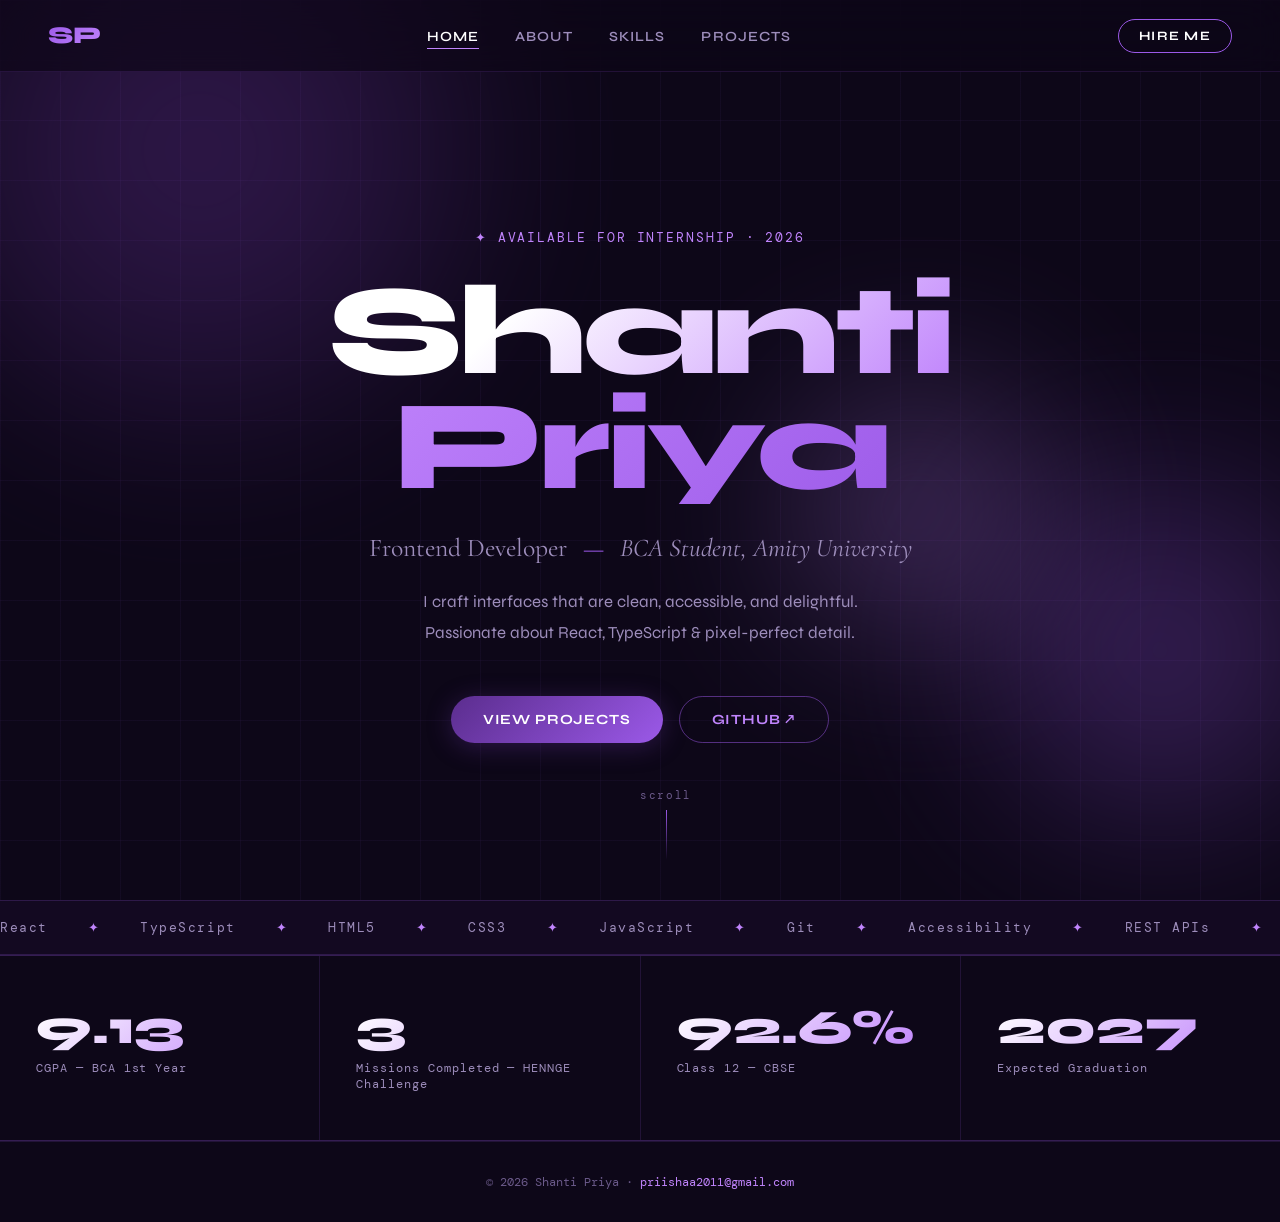
==== index.html @ 1f9be760 "Initial portfolio deploy" ====
<!DOCTYPE html>
<html lang="en">
<head>
  <meta charset="UTF-8" />
  <meta name="viewport" content="width=device-width, initial-scale=1.0"/>
  <title>Shanti Priya — Frontend Developer</title>
  <link rel="preconnect" href="https://fonts.googleapis.com">
  <link href="https://fonts.googleapis.com/css2?family=Cormorant+Garamond:ital,wght@0,300;0,400;0,600;1,300&family=DM+Mono:wght@300;400&family=Syne:wght@400;600;800&display=swap" rel="stylesheet">
  <link rel="stylesheet" href="styles.css">
</head>
<body>

  <nav class="nav">
    <a href="index.html" class="nav-logo">SP</a>
    <ul class="nav-links">
      <li><a href="index.html" class="active">Home</a></li>
      <li><a href="about.html">About</a></li>
      <li><a href="skills.html">Skills</a></li>
      <li><a href="projects.html">Projects</a></li>
    </ul>
    <a href="mailto:priishaa2011@gmail.com" class="nav-cta">Hire Me</a>
  </nav>

  <main class="hero">
    <div class="hero-bg">
      <div class="orb orb1"></div>
      <div class="orb orb2"></div>
      <div class="orb orb3"></div>
      <div class="grid-overlay"></div>
    </div>

    <div class="hero-content">
      <p class="hero-tag animate-in" style="animation-delay:0.1s">✦ Available for Internship · 2026</p>
      <h1 class="hero-name animate-in" style="animation-delay:0.25s">
        <span class="name-first">Shanti</span>
        <span class="name-last">Priya</span>
      </h1>
      <p class="hero-role animate-in" style="animation-delay:0.4s">
        <span class="role-line">Frontend Developer</span>
        <span class="role-sep">—</span>
        <span class="role-line italic">BCA Student, Amity University</span>
      </p>
      <p class="hero-desc animate-in" style="animation-delay:0.55s">
        I craft interfaces that are clean, accessible, and delightful.<br>
        Passionate about React, TypeScript & pixel-perfect detail.
      </p>
      <div class="hero-actions animate-in" style="animation-delay:0.7s">
        <a href="projects.html" class="btn btn-primary">View Projects</a>
        <a href="https://github.com/priyashanti18" target="_blank" class="btn btn-outline">GitHub ↗</a>
      </div>
    </div>

    <div class="hero-scroll animate-in" style="animation-delay:1s">
      <span>scroll</span>
      <div class="scroll-line"></div>
    </div>
  </main>

  <section class="marquee-strip">
    <div class="marquee-track">
      <span>React</span><span>✦</span><span>TypeScript</span><span>✦</span>
      <span>HTML5</span><span>✦</span><span>CSS3</span><span>✦</span>
      <span>JavaScript</span><span>✦</span><span>Git</span><span>✦</span>
      <span>Accessibility</span><span>✦</span><span>REST APIs</span><span>✦</span>
      <span>React</span><span>✦</span><span>TypeScript</span><span>✦</span>
      <span>HTML5</span><span>✦</span><span>CSS3</span><span>✦</span>
      <span>JavaScript</span><span>✦</span><span>Git</span><span>✦</span>
      <span>Accessibility</span><span>✦</span><span>REST APIs</span><span>✦</span>
    </div>
  </section>

  <section class="quick-stats">
    <div class="stat-card animate-up">
      <span class="stat-number">9.13</span>
      <span class="stat-label">CGPA — BCA 1st Year</span>
    </div>
    <div class="stat-card animate-up" style="animation-delay:0.15s">
      <span class="stat-number">3</span>
      <span class="stat-label">Missions Completed — HENNGE Challenge</span>
    </div>
    <div class="stat-card animate-up" style="animation-delay:0.3s">
      <span class="stat-number">92.6%</span>
      <span class="stat-label">Class 12 — CBSE</span>
    </div>
    <div class="stat-card animate-up" style="animation-delay:0.45s">
      <span class="stat-number">2027</span>
      <span class="stat-label">Expected Graduation</span>
    </div>
  </section>

  <footer class="footer">
    <p>© 2026 Shanti Priya · <a href="mailto:priishaa2011@gmail.com">priishaa2011@gmail.com</a></p>
  </footer>

  <script src="main.js"></script>
</body>
</html>
---- styles.css ----
/* ── Variables ─────────────────────────────────────────────────────────── */
:root {
  --purple-deep:    #2D0A6B;
  --purple:         #5B2D8E;
  --purple-mid:     #7C3DB8;
  --purple-bright:  #9B59E8;
  --purple-glow:    #C084FC;
  --purple-soft:    #EDE7F6;
  --purple-ultra:   #F5F0FF;
  --ink:            #0D0718;
  --ink-muted:      #2A1C42;
  --text:           #1A0A30;
  --text-muted:     #6B5A8A;
  --text-light:     #9D8DBB;
  --white:          #FFFFFF;
  --gold:           #D4A843;
  --font-display:   'Syne', sans-serif;
  --font-serif:     'Cormorant Garamond', serif;
  --font-mono:      'DM Mono', monospace;
  --radius:         12px;
  --radius-lg:      20px;
  --nav-h:          72px;
  --transition:     0.35s cubic-bezier(0.4, 0, 0.2, 1);
}

/* ── Reset ─────────────────────────────────────────────────────────────── */
*, *::before, *::after { margin: 0; padding: 0; box-sizing: border-box; }
html { scroll-behavior: smooth; }
body {
  font-family: var(--font-display);
  background: var(--ink);
  color: var(--white);
  min-height: 100vh;
  overflow-x: hidden;
}
a { text-decoration: none; color: inherit; }
ul { list-style: none; }
img { display: block; max-width: 100%; }

/* ── Nav ───────────────────────────────────────────────────────────────── */
.nav {
  position: fixed; top: 0; left: 0; right: 0; z-index: 100;
  height: var(--nav-h);
  display: flex; align-items: center; justify-content: space-between;
  padding: 0 48px;
  background: rgba(13,7,24,0.7);
  backdrop-filter: blur(20px);
  border-bottom: 1px solid rgba(155,89,232,0.15);
}
.nav-logo {
  font-family: var(--font-display);
  font-weight: 800; font-size: 1.5rem;
  background: linear-gradient(135deg, var(--purple-bright), var(--purple-glow));
  -webkit-background-clip: text; -webkit-text-fill-color: transparent;
  letter-spacing: -0.02em;
}
.nav-links {
  display: flex; gap: 36px;
}
.nav-links a {
  font-size: 0.875rem; font-weight: 600; letter-spacing: 0.08em;
  text-transform: uppercase; color: var(--text-light);
  transition: color var(--transition);
  position: relative; padding-bottom: 4px;
}
.nav-links a::after {
  content: ''; position: absolute; bottom: 0; left: 0;
  width: 0; height: 1px;
  background: var(--purple-glow);
  transition: width var(--transition);
}
.nav-links a:hover, .nav-links a.active {
  color: var(--white);
}
.nav-links a:hover::after, .nav-links a.active::after { width: 100%; }
.nav-cta {
  font-size: 0.8rem; font-weight: 700; letter-spacing: 0.1em;
  text-transform: uppercase; color: var(--white);
  border: 1px solid var(--purple-bright);
  padding: 8px 20px; border-radius: 40px;
  transition: background var(--transition), box-shadow var(--transition);
}
.nav-cta:hover {
  background: var(--purple-bright);
  box-shadow: 0 0 20px rgba(155,89,232,0.4);
}

/* ── Animations ────────────────────────────────────────────────────────── */
@keyframes fadeUp {
  from { opacity: 0; transform: translateY(32px); }
  to   { opacity: 1; transform: translateY(0); }
}
@keyframes fadeIn {
  from { opacity: 0; } to { opacity: 1; }
}
@keyframes float {
  0%, 100% { transform: translateY(0) scale(1); }
  50%       { transform: translateY(-20px) scale(1.05); }
}
@keyframes scrollLine {
  0%   { transform: scaleY(0); transform-origin: top; }
  50%  { transform: scaleY(1); transform-origin: top; }
  51%  { transform: scaleY(1); transform-origin: bottom; }
  100% { transform: scaleY(0); transform-origin: bottom; }
}
@keyframes marquee {
  from { transform: translateX(0); }
  to   { transform: translateX(-50%); }
}

.animate-in {
  opacity: 0;
  animation: fadeUp 0.8s ease forwards;
}
.animate-up {
  opacity: 0;
  transform: translateY(40px);
  transition: opacity 0.7s ease, transform 0.7s ease;
}
.animate-up.visible {
  opacity: 1;
  transform: translateY(0);
}

/* ── Hero ──────────────────────────────────────────────────────────────── */
.hero {
  position: relative; min-height: 100vh;
  display: flex; align-items: center; justify-content: center;
  overflow: hidden; padding-top: var(--nav-h);
}
.hero-bg {
  position: absolute; inset: 0; pointer-events: none;
}
.orb {
  position: absolute; border-radius: 50%;
  filter: blur(80px); opacity: 0.35;
}
.orb1 {
  width: 600px; height: 600px;
  background: radial-gradient(circle, var(--purple-mid), transparent);
  top: -150px; left: -100px;
  animation: float 8s ease-in-out infinite;
}
.orb2 {
  width: 400px; height: 400px;
  background: radial-gradient(circle, var(--purple-bright), transparent);
  bottom: 50px; right: -80px;
  animation: float 10s ease-in-out infinite reverse;
}
.orb3 {
  width: 300px; height: 300px;
  background: radial-gradient(circle, #C084FC, transparent);
  top: 40%; left: 60%;
  animation: float 12s ease-in-out infinite;
}
.grid-overlay {
  position: absolute; inset: 0;
  background-image:
    linear-gradient(rgba(155,89,232,0.05) 1px, transparent 1px),
    linear-gradient(90deg, rgba(155,89,232,0.05) 1px, transparent 1px);
  background-size: 60px 60px;
}
.hero-content {
  position: relative; z-index: 2;
  text-align: center; max-width: 820px; padding: 0 24px;
}
.hero-tag {
  font-family: var(--font-mono);
  font-size: 0.8rem; letter-spacing: 0.15em;
  color: var(--purple-glow); text-transform: uppercase;
  margin-bottom: 28px;
}
.hero-name {
  font-family: var(--font-display);
  font-size: clamp(4rem, 10vw, 9rem);
  font-weight: 800; line-height: 0.9;
  letter-spacing: -0.04em;
  margin-bottom: 28px;
}
.name-first {
  display: block;
  background: linear-gradient(135deg, var(--white) 30%, var(--purple-glow));
  -webkit-background-clip: text; -webkit-text-fill-color: transparent;
}
.name-last {
  display: block;
  background: linear-gradient(135deg, var(--purple-glow), var(--purple-bright));
  -webkit-background-clip: text; -webkit-text-fill-color: transparent;
}
.hero-role {
  display: flex; align-items: center; justify-content: center;
  gap: 16px; flex-wrap: wrap;
  font-family: var(--font-serif);
  font-size: clamp(1.1rem, 2.5vw, 1.6rem);
  color: var(--text-light);
  margin-bottom: 24px;
}
.role-sep { color: var(--purple-bright); }
.italic { font-style: italic; }
.hero-desc {
  font-size: 1.05rem; line-height: 1.8;
  color: var(--text-light);
  margin-bottom: 48px;
}
.hero-actions { display: flex; gap: 16px; justify-content: center; flex-wrap: wrap; }

/* Buttons */
.btn {
  display: inline-flex; align-items: center; gap: 8px;
  font-family: var(--font-display);
  font-size: 0.875rem; font-weight: 700;
  letter-spacing: 0.06em; text-transform: uppercase;
  padding: 14px 32px; border-radius: 40px;
  transition: all var(--transition); cursor: pointer;
}
.btn-primary {
  background: linear-gradient(135deg, var(--purple), var(--purple-bright));
  color: var(--white);
  box-shadow: 0 4px 24px rgba(91,45,142,0.4);
}
.btn-primary:hover {
  transform: translateY(-2px);
  box-shadow: 0 8px 32px rgba(155,89,232,0.5);
}
.btn-outline {
  border: 1.5px solid rgba(155,89,232,0.5);
  color: var(--purple-glow);
  background: transparent;
}
.btn-outline:hover {
  border-color: var(--purple-bright);
  background: rgba(155,89,232,0.1);
  transform: translateY(-2px);
}
.btn-sm { padding: 10px 22px; font-size: 0.78rem; }

/* Scroll indicator */
.hero-scroll {
  position: absolute; bottom: 40px; left: 50%; transform: translateX(-50%);
  display: flex; flex-direction: column; align-items: center; gap: 8px;
  font-family: var(--font-mono); font-size: 0.7rem;
  color: var(--text-muted); letter-spacing: 0.15em;
}
.scroll-line {
  width: 1px; height: 50px;
  background: linear-gradient(to bottom, var(--purple-bright), transparent);
  animation: scrollLine 2s ease infinite;
}

/* ── Marquee ───────────────────────────────────────────────────────────── */
.marquee-strip {
  overflow: hidden;
  border-top: 1px solid rgba(155,89,232,0.2);
  border-bottom: 1px solid rgba(155,89,232,0.2);
  background: rgba(91,45,142,0.08);
  padding: 18px 0;
}
.marquee-track {
  display: flex; gap: 40px;
  white-space: nowrap;
  animation: marquee 20s linear infinite;
  font-family: var(--font-mono);
  font-size: 0.8rem; letter-spacing: 0.12em;
  color: var(--text-light);
}
.marquee-track span:nth-child(even) { color: var(--purple-glow); }

/* ── Stats ─────────────────────────────────────────────────────────────── */
.quick-stats {
  display: grid; grid-template-columns: repeat(auto-fit, minmax(200px, 1fr));
  gap: 1px; background: rgba(155,89,232,0.15);
  border-top: 1px solid rgba(155,89,232,0.15);
  border-bottom: 1px solid rgba(155,89,232,0.15);
}
.stat-card {
  background: var(--ink);
  padding: 48px 36px;
  display: flex; flex-direction: column; gap: 8px;
  transition: background var(--transition);
}
.stat-card:hover { background: rgba(91,45,142,0.12); }
.stat-number {
  font-family: var(--font-display);
  font-size: 3rem; font-weight: 800;
  background: linear-gradient(135deg, var(--white), var(--purple-glow));
  -webkit-background-clip: text; -webkit-text-fill-color: transparent;
  line-height: 1;
}
.stat-label {
  font-family: var(--font-mono);
  font-size: 0.75rem; color: var(--text-light); letter-spacing: 0.08em;
}

/* ── Page layouts ──────────────────────────────────────────────────────── */
.page-main { padding-top: var(--nav-h); min-height: 100vh; }
.page-hero {
  position: relative; overflow: hidden;
  padding: 80px 48px 60px;
  border-bottom: 1px solid rgba(155,89,232,0.15);
}
.page-title {
  font-family: var(--font-display);
  font-size: clamp(3rem, 7vw, 6rem);
  font-weight: 800; letter-spacing: -0.04em;
  background: linear-gradient(135deg, var(--white) 40%, var(--purple-glow));
  -webkit-background-clip: text; -webkit-text-fill-color: transparent;
  margin-top: 16px;
}

/* ── About ─────────────────────────────────────────────────────────────── */
.about-grid {
  display: grid; grid-template-columns: 1fr 380px;
  gap: 48px; padding: 64px 48px; max-width: 1200px; margin: 0 auto;
}
.about-story h2.section-label {
  font-family: var(--font-mono); font-size: 0.75rem;
  letter-spacing: 0.15em; text-transform: uppercase;
  color: var(--purple-glow); margin-bottom: 24px;
}
.about-story p {
  font-family: var(--font-serif); font-size: 1.2rem; line-height: 1.9;
  color: var(--text-light); margin-bottom: 20px;
}
.info-card {
  background: rgba(91,45,142,0.1);
  border: 1px solid rgba(155,89,232,0.2);
  border-radius: var(--radius-lg);
  padding: 24px; margin-bottom: 20px;
}
.info-card h3 {
  font-size: 0.75rem; font-family: var(--font-mono);
  letter-spacing: 0.15em; text-transform: uppercase;
  color: var(--purple-glow); margin-bottom: 16px;
}
.info-card ul { display: flex; flex-direction: column; gap: 12px; }
.info-card li {
  display: flex; justify-content: space-between; align-items: center;
  font-size: 0.875rem; color: var(--text-light);
  border-bottom: 1px solid rgba(155,89,232,0.1); padding-bottom: 10px;
}
.info-card li:last-child { border-bottom: none; padding-bottom: 0; }
.info-label { color: var(--text-muted); font-family: var(--font-mono); font-size: 0.75rem; }
.badge {
  background: linear-gradient(135deg, var(--purple), var(--purple-bright));
  color: white; font-size: 0.7rem; padding: 3px 10px;
  border-radius: 20px; font-weight: 700;
}
.edu-item {
  display: flex; flex-direction: column; gap: 2px;
  margin-bottom: 14px; padding-bottom: 14px;
  border-bottom: 1px solid rgba(155,89,232,0.1);
  font-size: 0.875rem;
}
.edu-item:last-child { margin-bottom: 0; border-bottom: none; }
.edu-year { font-family: var(--font-mono); font-size: 0.7rem; color: var(--purple-glow); }
.edu-item strong { color: var(--white); }
.edu-item span:last-child { color: var(--text-light); }
.lang-row {
  display: flex; justify-content: space-between;
  font-size: 0.875rem; color: var(--text-light);
  padding: 8px 0; border-bottom: 1px solid rgba(155,89,232,0.1);
}
.lang-row:last-child { border-bottom: none; }
.lang-level { font-family: var(--font-mono); font-size: 0.75rem; color: var(--purple-glow); }

/* ── Skills ────────────────────────────────────────────────────────────── */
.skills-section { padding: 64px 48px; max-width: 1000px; margin: 0 auto; }
.skill-group { margin-bottom: 56px; }
.skill-group-title {
  font-family: var(--font-mono); font-size: 0.75rem;
  letter-spacing: 0.15em; text-transform: uppercase;
  color: var(--purple-glow); margin-bottom: 20px;
  padding-bottom: 12px;
  border-bottom: 1px solid rgba(155,89,232,0.2);
}
.skill-chips { display: flex; flex-wrap: wrap; gap: 12px; }
.skill-chip {
  display: flex; align-items: center; gap: 10px;
  padding: 12px 20px; border-radius: 40px;
  font-size: 0.875rem; font-weight: 600;
  transition: all var(--transition);
}
.skill-chip.primary {
  background: linear-gradient(135deg, rgba(91,45,142,0.4), rgba(155,89,232,0.3));
  border: 1.5px solid var(--purple-bright);
  color: var(--white);
}
.skill-chip.solid {
  background: rgba(91,45,142,0.15);
  border: 1px solid rgba(155,89,232,0.3);
  color: var(--text-light);
}
.skill-chip.muted {
  background: rgba(42,28,66,0.5);
  border: 1px solid rgba(155,89,232,0.15);
  color: var(--text-muted);
}
.skill-chip:hover { transform: translateY(-2px); filter: brightness(1.15); }
.chip-icon { font-size: 1rem; }
.chip-name { font-weight: 700; }
.chip-level {
  font-family: var(--font-mono); font-size: 0.65rem;
  color: var(--purple-glow); letter-spacing: 0.08em;
  background: rgba(155,89,232,0.15); padding: 2px 8px; border-radius: 10px;
}
.learning-list { display: flex; flex-direction: column; gap: 14px; }
.learning-item {
  display: flex; align-items: center; gap: 16px;
  font-size: 0.95rem; color: var(--text-light);
}
.learning-dot {
  width: 8px; height: 8px; border-radius: 50%;
  background: var(--purple-bright); flex-shrink: 0;
  box-shadow: 0 0 8px var(--purple-bright);
}

/* ── Projects ──────────────────────────────────────────────────────────── */
.projects-grid {
  padding: 64px 48px; max-width: 960px; margin: 0 auto;
  display: flex; flex-direction: column; gap: 32px;
}
.project-card {
  background: rgba(91,45,142,0.08);
  border: 1px solid rgba(155,89,232,0.2);
  border-radius: var(--radius-lg);
  padding: 40px;
  transition: border-color var(--transition), background var(--transition);
}
.project-card:hover {
  border-color: rgba(155,89,232,0.5);
  background: rgba(91,45,142,0.15);
}
.project-card.featured {
  border-color: rgba(155,89,232,0.4);
  background: rgba(91,45,142,0.12);
  position: relative; overflow: hidden;
}
.project-card.featured::before {
  content: '';
  position: absolute; top: 0; left: 0; right: 0; height: 2px;
  background: linear-gradient(90deg, var(--purple), var(--purple-bright), var(--purple-glow));
}
.project-header {
  display: flex; justify-content: space-between; align-items: center;
  margin-bottom: 16px;
}
.project-tag {
  font-family: var(--font-mono); font-size: 0.72rem;
  color: var(--purple-glow); letter-spacing: 0.1em;
}
.project-badge {
  font-size: 0.7rem; font-weight: 700; letter-spacing: 0.1em;
  text-transform: uppercase; color: var(--gold);
  border: 1px solid var(--gold); padding: 3px 10px; border-radius: 20px;
}
.project-title {
  font-size: 1.6rem; font-weight: 800; letter-spacing: -0.02em;
  color: var(--white); margin-bottom: 14px;
}
.project-desc {
  font-family: var(--font-serif); font-size: 1.05rem; line-height: 1.8;
  color: var(--text-light); margin-bottom: 20px;
}
.project-highlights {
  list-style: none; display: flex; flex-direction: column; gap: 8px;
  margin-bottom: 24px;
}
.project-highlights li {
  font-size: 0.875rem; color: var(--text-light);
  padding-left: 20px; position: relative;
}
.project-highlights li::before {
  content: '→'; position: absolute; left: 0;
  color: var(--purple-bright);
}
.project-tech { display: flex; flex-wrap: wrap; gap: 8px; margin-bottom: 24px; }
.project-tech span {
  font-family: var(--font-mono); font-size: 0.72rem;
  color: var(--purple-glow);
  background: rgba(155,89,232,0.12); border: 1px solid rgba(155,89,232,0.2);
  padding: 4px 12px; border-radius: 20px;
}
.project-links { display: flex; gap: 12px; }

/* CTA section */
.cta-section {
  text-align: center; padding: 80px 48px;
  border-top: 1px solid rgba(155,89,232,0.15);
}
.cta-label {
  font-family: var(--font-mono); font-size: 0.75rem;
  letter-spacing: 0.15em; color: var(--purple-glow); margin-bottom: 16px;
}
.cta-title {
  font-size: clamp(2rem, 5vw, 3.5rem); font-weight: 800;
  letter-spacing: -0.03em; color: var(--white); margin-bottom: 32px;
}

/* ── Footer ────────────────────────────────────────────────────────────── */
.footer {
  border-top: 1px solid rgba(155,89,232,0.15);
  padding: 32px 48px; text-align: center;
  font-family: var(--font-mono); font-size: 0.75rem;
  color: var(--text-muted);
}
.footer a { color: var(--purple-glow); }
.footer a:hover { color: var(--white); }

/* ── Responsive ────────────────────────────────────────────────────────── */
@media (max-width: 900px) {
  .nav { padding: 0 24px; }
  .nav-links { gap: 20px; }
  .about-grid { grid-template-columns: 1fr; }
  .about-sidebar { order: -1; }
  .page-hero { padding: 60px 24px 40px; }
  .skills-section, .projects-grid { padding: 40px 24px; }
  .about-grid { padding: 40px 24px; }
}
@media (max-width: 600px) {
  .nav-links { display: none; }
  .hero-name { font-size: 3.5rem; }
  .quick-stats { grid-template-columns: 1fr 1fr; }
  .project-card { padding: 24px; }
}
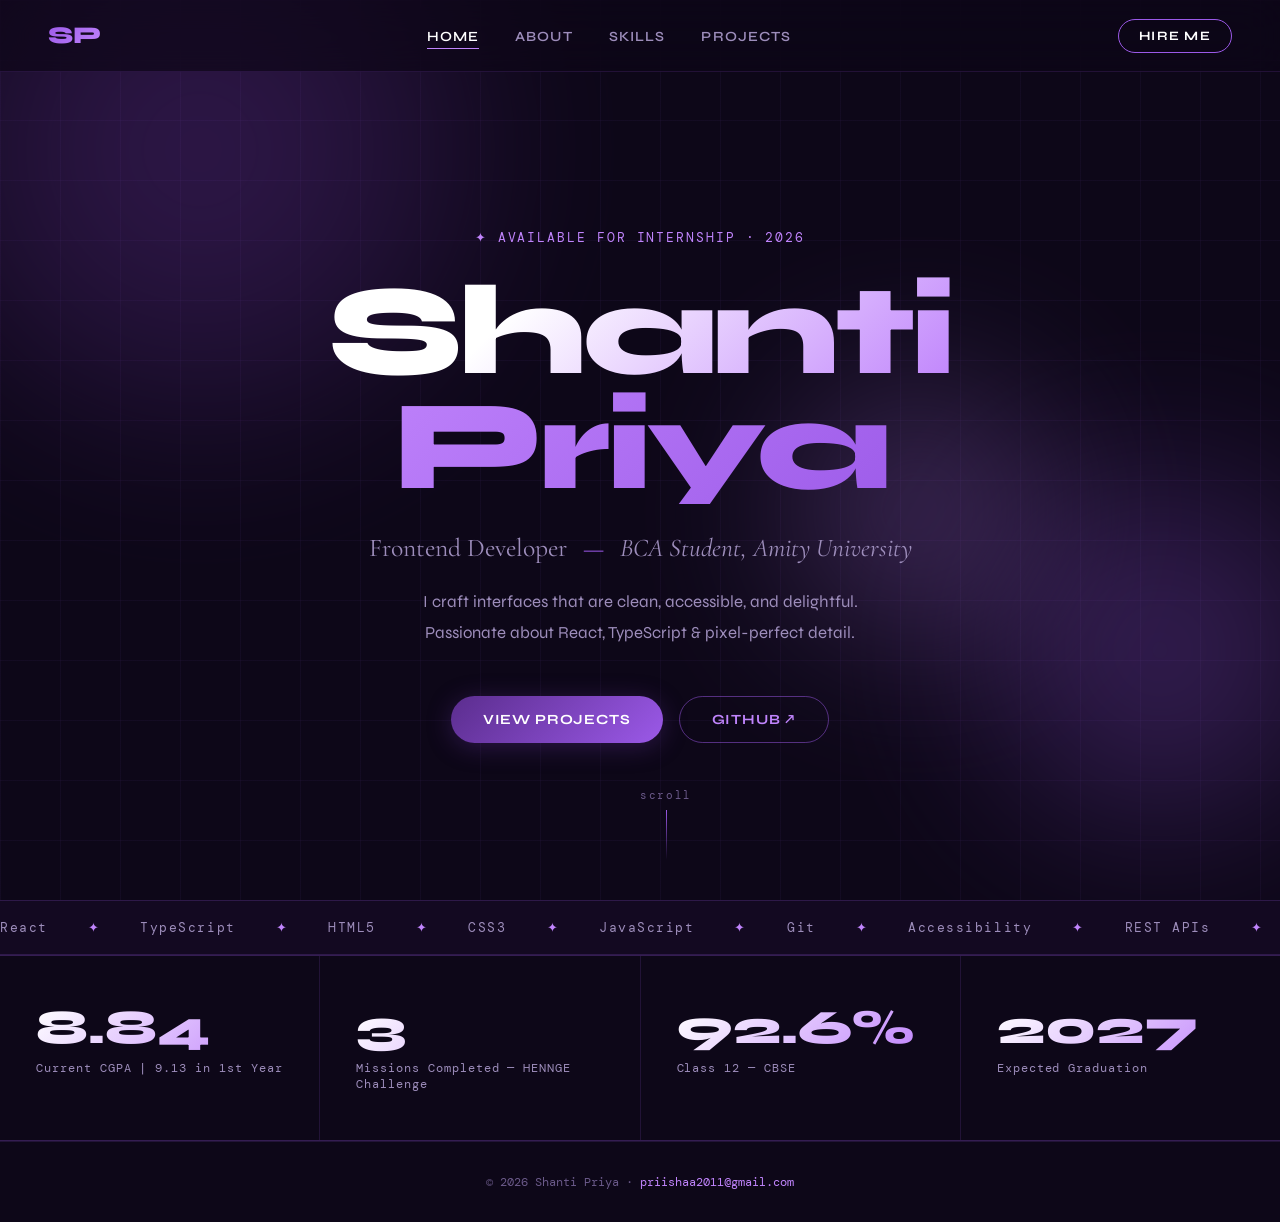
==== commit c34fb09b: "Fix CGPA to show current and 1st year" ====
--- a/index.html
+++ b/index.html
@@ -71,8 +71,8 @@
 
   <section class="quick-stats">
     <div class="stat-card animate-up">
-      <span class="stat-number">9.13</span>
-      <span class="stat-label">CGPA — BCA 1st Year</span>
+      <span class="stat-number">8.84</span>
+      <span class="stat-label">Current CGPA | 9.13 in 1st Year</span>
     </div>
     <div class="stat-card animate-up" style="animation-delay:0.15s">
       <span class="stat-number">3</span>
